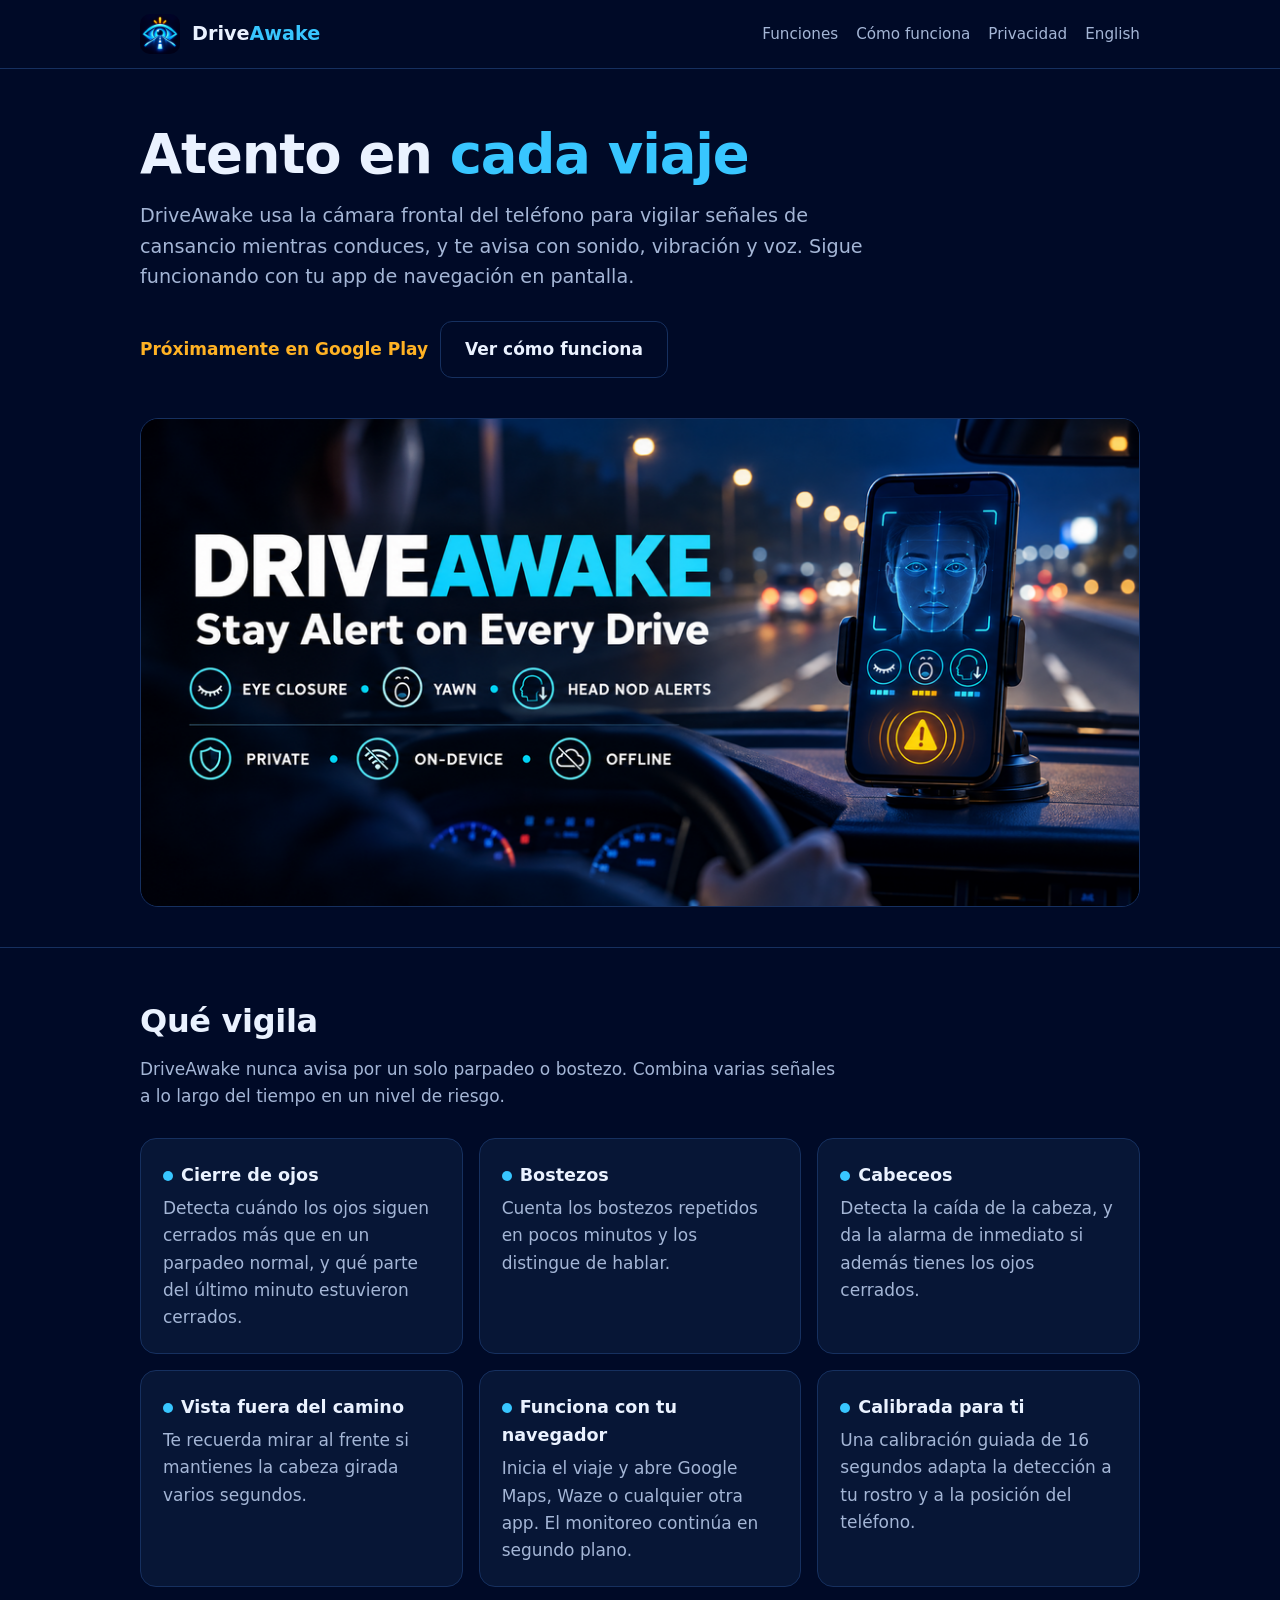
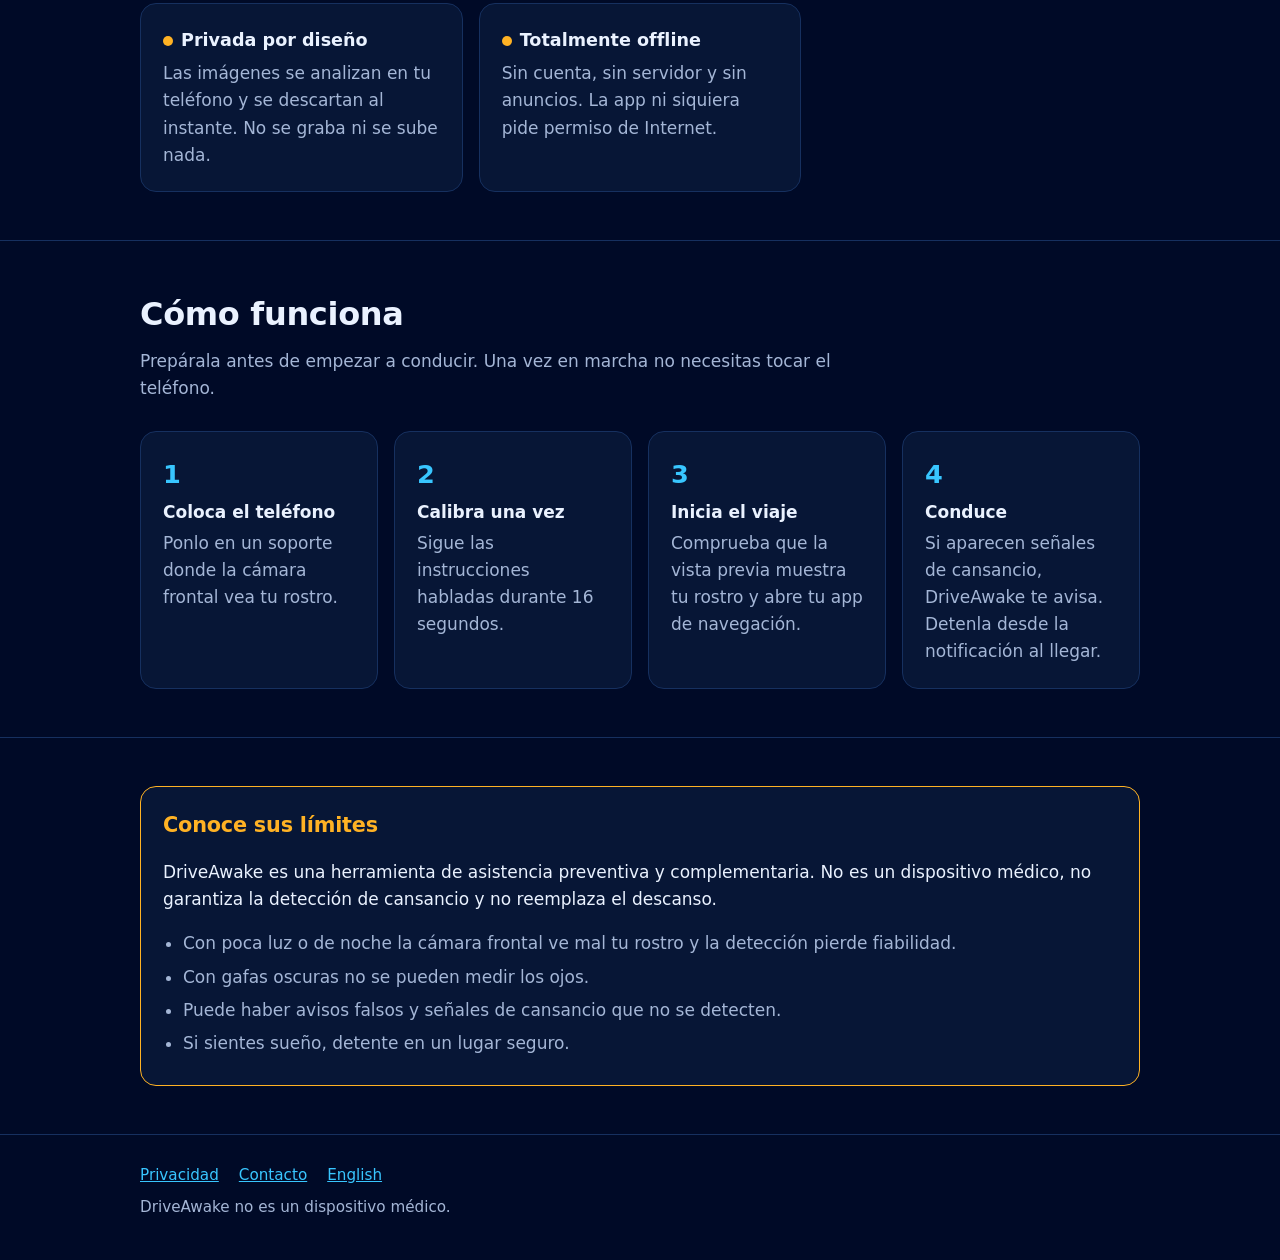
==== es.html @ 1134d636 "Landing y política de privacidad de DriveAwake Páginas estáticas en español e inglés para GitHub Pag" ====
<!doctype html>
<html lang="es">
<head>
<meta charset="utf-8">
<meta name="viewport" content="width=device-width, initial-scale=1">
<title>DriveAwake — Atento en cada viaje</title>
<meta name="description" content="DriveAwake vigila señales de cansancio con la cámara frontal del teléfono y te avisa mientras conduces. Privada, en el dispositivo y offline.">
<meta name="theme-color" content="#000a27">
<link rel="canonical" href="https://franbenaglia.github.io/driveAwakeLanding/es.html">
<link rel="alternate" hreflang="en" href="https://franbenaglia.github.io/driveAwakeLanding/">
<link rel="icon" type="image/png" href="favicon.png">
<link rel="apple-touch-icon" href="icon-192.png">
<meta property="og:type" content="website">
<meta property="og:title" content="DriveAwake — Atento en cada viaje">
<meta property="og:description" content="DriveAwake vigila señales de cansancio con la cámara frontal del teléfono y te avisa mientras conduces. Privada, en el dispositivo y offline.">
<meta property="og:image" content="https://franbenaglia.github.io/driveAwakeLanding/DriveAwake-Google-Play-Feature-Graphic-1024x500.png">
<meta name="twitter:card" content="summary_large_image">
<script>try { sessionStorage.setItem('lang', document.documentElement.lang); } catch (e) {}</script>
<link rel="stylesheet" href="styles.css">
</head>
<body>
<header class="site-header">
  <div class="wrap">
    <a class="brand" href="es.html"><img src="icon-192.png" alt="" width="40" height="40"><span>Drive<span>Awake</span></span></a>
    <nav><a href="#features" class="hide-small">Funciones</a><a href="#how" class="hide-small">Cómo funciona</a><a href="privacidad.html">Privacidad</a><a href="index.html" lang="en">English</a></nav>
  </div>
</header>
<main>
  <div class="hero">
    <div class="wrap">
      <h1>Atento en <em>cada viaje</em></h1>
      <p class="lead">DriveAwake usa la cámara frontal del teléfono para vigilar señales de cansancio mientras conduces, y te avisa con sonido, vibración y voz. Sigue funcionando con tu app de navegación en pantalla.</p>
      <div class="actions">
        <span class="soon">Próximamente en Google Play</span>
        <a class="button ghost" href="#how">Ver cómo funciona</a>
      </div>
      <img src="DriveAwake-Google-Play-Feature-Graphic-1024x500.png" width="1024" height="500" alt="DriveAwake funcionando en un teléfono montado en el tablero de un coche, de noche">
    </div>
  </div>

  <section id="features">
    <div class="wrap">
      <h2>Qué vigila</h2>
      <p class="intro">DriveAwake nunca avisa por un solo parpadeo o bostezo. Combina varias señales a lo largo del tiempo en un nivel de riesgo.</p>
      <div class="grid"><div class="card"><h3><span class="mark"></span>Cierre de ojos</h3><p>Detecta cuándo los ojos siguen cerrados más que en un parpadeo normal, y qué parte del último minuto estuvieron cerrados.</p></div><div class="card"><h3><span class="mark"></span>Bostezos</h3><p>Cuenta los bostezos repetidos en pocos minutos y los distingue de hablar.</p></div><div class="card"><h3><span class="mark"></span>Cabeceos</h3><p>Detecta la caída de la cabeza, y da la alarma de inmediato si además tienes los ojos cerrados.</p></div><div class="card"><h3><span class="mark"></span>Vista fuera del camino</h3><p>Te recuerda mirar al frente si mantienes la cabeza girada varios segundos.</p></div><div class="card"><h3><span class="mark"></span>Funciona con tu navegador</h3><p>Inicia el viaje y abre Google Maps, Waze o cualquier otra app. El monitoreo continúa en segundo plano.</p></div><div class="card"><h3><span class="mark"></span>Calibrada para ti</h3><p>Una calibración guiada de 16 segundos adapta la detección a tu rostro y a la posición del teléfono.</p></div><div class="card private"><h3><span class="mark"></span>Privada por diseño</h3><p>Las imágenes se analizan en tu teléfono y se descartan al instante. No se graba ni se sube nada.</p></div><div class="card private"><h3><span class="mark"></span>Totalmente offline</h3><p>Sin cuenta, sin servidor y sin anuncios. La app ni siquiera pide permiso de Internet.</p></div></div>
    </div>
  </section>

  <section id="how">
    <div class="wrap">
      <h2>Cómo funciona</h2>
      <p class="intro">Prepárala antes de empezar a conducir. Una vez en marcha no necesitas tocar el teléfono.</p>
      <ol class="steps"><li><strong>Coloca el teléfono</strong>Ponlo en un soporte donde la cámara frontal vea tu rostro.</li><li><strong>Calibra una vez</strong>Sigue las instrucciones habladas durante 16 segundos.</li><li><strong>Inicia el viaje</strong>Comprueba que la vista previa muestra tu rostro y abre tu app de navegación.</li><li><strong>Conduce</strong>Si aparecen señales de cansancio, DriveAwake te avisa. Detenla desde la notificación al llegar.</li></ol>
    </div>
  </section>

  <section id="safety">
    <div class="wrap">
      <div class="notice">
        <h2>Conoce sus límites</h2>
        <p>DriveAwake es una herramienta de asistencia preventiva y complementaria. No es un dispositivo médico, no garantiza la detección de cansancio y no reemplaza el descanso.</p>
        <ul><li>Con poca luz o de noche la cámara frontal ve mal tu rostro y la detección pierde fiabilidad.</li><li>Con gafas oscuras no se pueden medir los ojos.</li><li>Puede haber avisos falsos y señales de cansancio que no se detecten.</li><li>Si sientes sueño, detente en un lugar seguro.</li></ul>
      </div>
    </div>
  </section>
</main>
<footer>
  <div class="wrap">
    <a href="privacidad.html">Privacidad</a>
    <a href="https://github.com/franbenaglia/driveAwakeLanding/issues">Contacto</a>
    <a href="index.html" lang="en">English</a>
    <p>DriveAwake no es un dispositivo médico.</p>
  </div>
</footer>
</body>
</html>
---- styles.css ----
:root {
  --bg: #000a27;
  --bg-raised: #071636;
  --line: #16305f;
  --text: #eaf2ff;
  --muted: #a4b6d6;
  --cyan: #38c6ff;
  --amber: #ffb224;
  --max: 1040px;
}

* { box-sizing: border-box; }

html { scroll-behavior: smooth; }

body {
  margin: 0;
  background: var(--bg);
  color: var(--text);
  font: 17px/1.6 system-ui, -apple-system, "Segoe UI", Roboto, "Helvetica Neue", Arial, sans-serif;
  -webkit-font-smoothing: antialiased;
}

a { color: var(--cyan); }
a:focus-visible, .button:focus-visible { outline: 3px solid var(--amber); outline-offset: 3px; }

.wrap { max-width: var(--max); margin: 0 auto; padding: 0 20px; }

/* Cabecera */
.site-header { border-bottom: 1px solid var(--line); }
.site-header .wrap { display: flex; align-items: center; gap: 12px; min-height: 68px; }
.brand { display: flex; align-items: center; gap: 12px; color: var(--text); text-decoration: none; font-weight: 700; font-size: 1.2rem; margin-right: auto; }
.brand img { width: 40px; height: 40px; border-radius: 10px; }
.brand span span { color: var(--cyan); }
.site-header nav { display: flex; gap: 18px; font-size: 0.95rem; }
.site-header nav a { color: var(--muted); text-decoration: none; }
.site-header nav a:hover { color: var(--text); }

/* Portada */
.hero { padding: 56px 0 40px; }
.hero h1 { font-size: clamp(2.1rem, 6vw, 3.4rem); line-height: 1.1; margin: 0 0 16px; letter-spacing: -0.02em; text-wrap: balance; }
.hero h1 em { font-style: normal; color: var(--cyan); }
.hero p.lead { font-size: 1.2rem; color: var(--muted); max-width: 60ch; margin: 0 0 28px; }
.hero img { display: block; width: 100%; height: auto; border-radius: 18px; border: 1px solid var(--line); margin-top: 40px; }
.actions { display: flex; flex-wrap: wrap; gap: 12px; align-items: center; }
.button { display: inline-block; padding: 14px 24px; border-radius: 12px; font-weight: 700; text-decoration: none; }
.button.primary { background: var(--cyan); color: #00122e; }
.button.ghost { border: 1px solid var(--line); color: var(--text); }
.soon { color: var(--amber); font-weight: 600; }

/* Secciones */
section { padding: 48px 0; border-top: 1px solid var(--line); }
section h2 { font-size: clamp(1.5rem, 4vw, 2rem); margin: 0 0 8px; letter-spacing: -0.01em; }
section > .wrap > p.intro { color: var(--muted); max-width: 65ch; margin: 0 0 28px; }

.grid { display: grid; gap: 16px; grid-template-columns: repeat(auto-fit, minmax(260px, 1fr)); }
.card { background: var(--bg-raised); border: 1px solid var(--line); border-radius: 16px; padding: 22px; }
.card h3 { margin: 0 0 6px; font-size: 1.1rem; }
.card p { margin: 0; color: var(--muted); }
.card .mark { display: inline-block; width: 10px; height: 10px; border-radius: 50%; background: var(--cyan); margin-right: 8px; }
.card.private .mark { background: var(--amber); }

ol.steps { counter-reset: step; list-style: none; padding: 0; margin: 0; display: grid; gap: 16px; grid-template-columns: repeat(auto-fit, minmax(220px, 1fr)); }
ol.steps li { counter-increment: step; background: var(--bg-raised); border: 1px solid var(--line); border-radius: 16px; padding: 22px; color: var(--muted); }
ol.steps li::before { content: counter(step); display: block; font-size: 1.6rem; font-weight: 800; color: var(--cyan); margin-bottom: 4px; }
ol.steps li strong { display: block; color: var(--text); margin-bottom: 4px; }

.notice { background: var(--bg-raised); border: 1px solid var(--amber); border-radius: 16px; padding: 22px; }
.notice h2 { color: var(--amber); font-size: 1.3rem; }
.notice ul { margin: 12px 0 0; padding-left: 20px; color: var(--muted); }
.notice li { margin-bottom: 6px; }

/* Documento (privacidad) */
.doc { max-width: 72ch; padding: 40px 20px 64px; margin: 0 auto; }
.doc h1 { font-size: clamp(1.8rem, 5vw, 2.4rem); line-height: 1.2; margin: 0 0 4px; }
.doc .updated { color: var(--muted); margin: 0 0 28px; }
.doc h2 { font-size: 1.25rem; margin: 32px 0 8px; color: var(--cyan); }
.doc ul { padding-left: 20px; }
.doc li { margin-bottom: 6px; }

footer { border-top: 1px solid var(--line); padding: 28px 0 40px; color: var(--muted); font-size: 0.95rem; }
footer .wrap { display: flex; flex-wrap: wrap; gap: 8px 20px; }
footer p { margin: 0; flex: 1 1 100%; }

@media (max-width: 560px) {
  .site-header nav a.hide-small { display: none; }
  .hero { padding-top: 36px; }
}
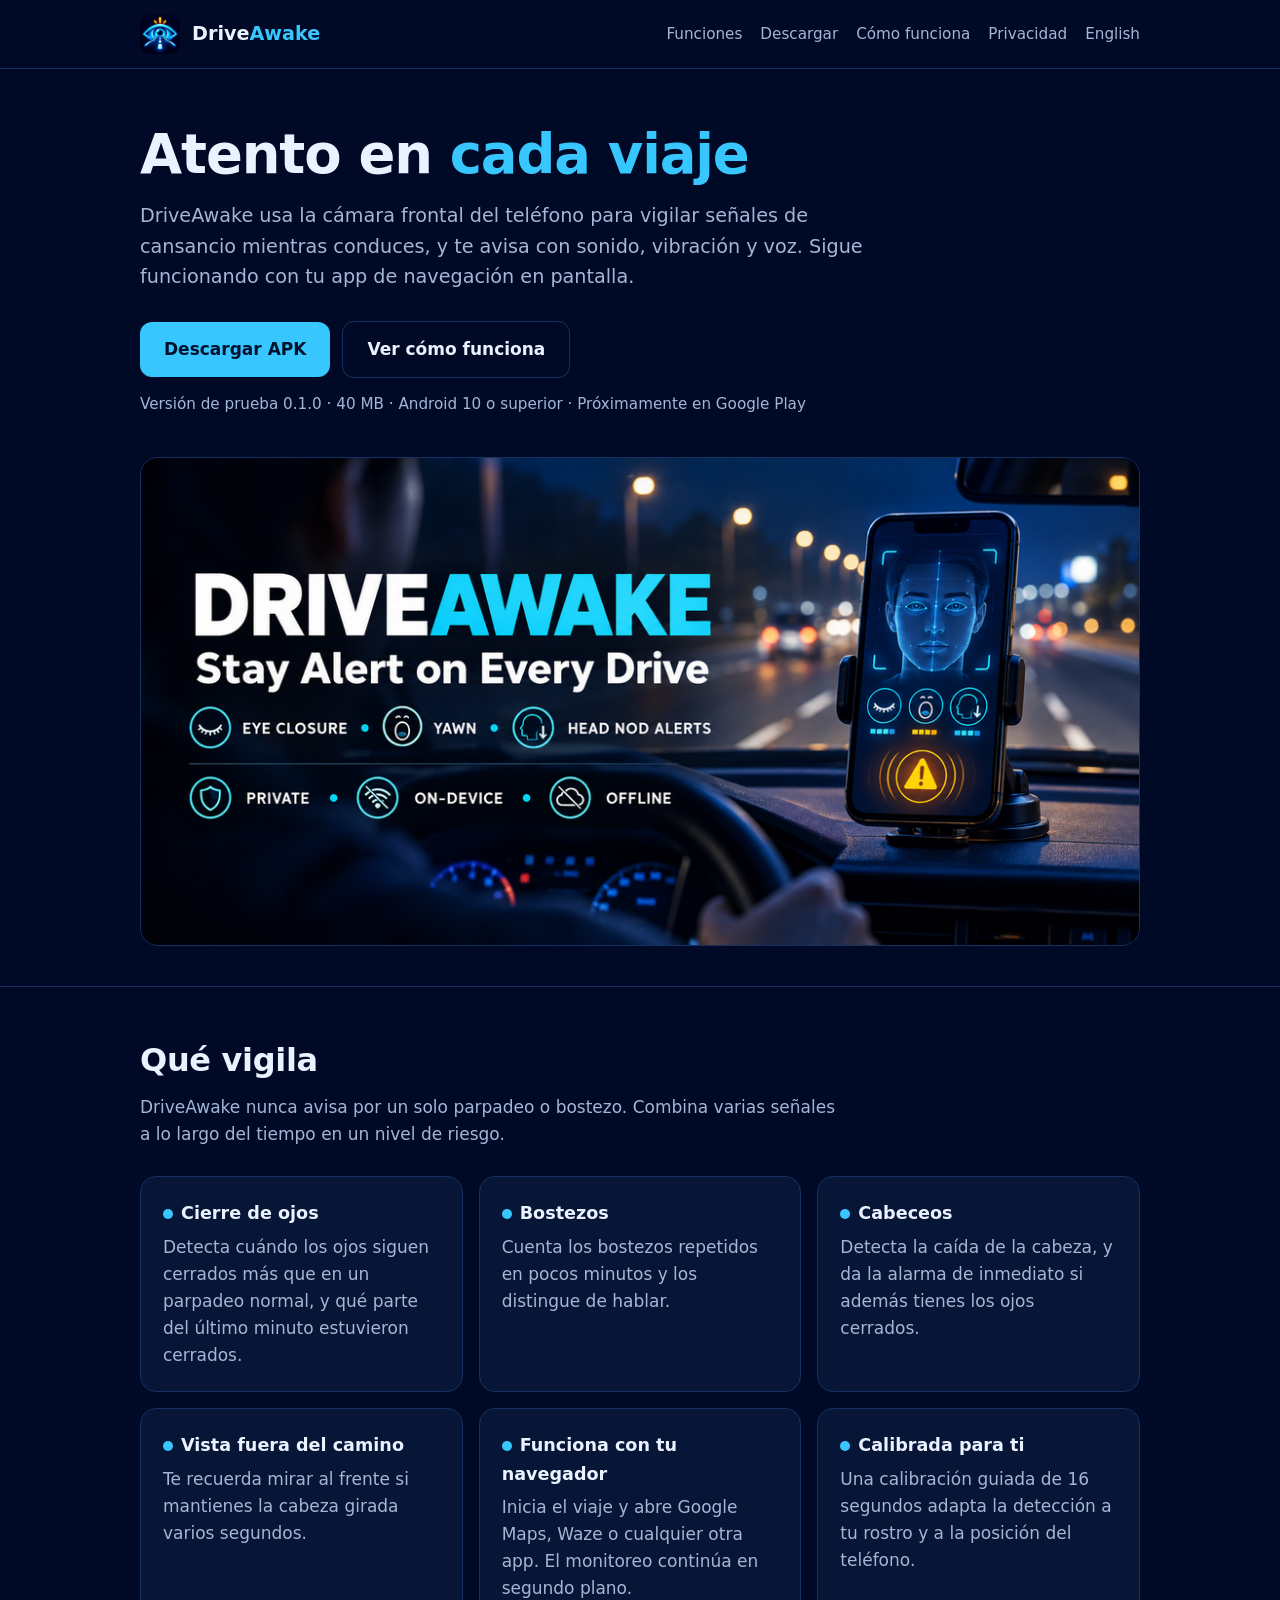
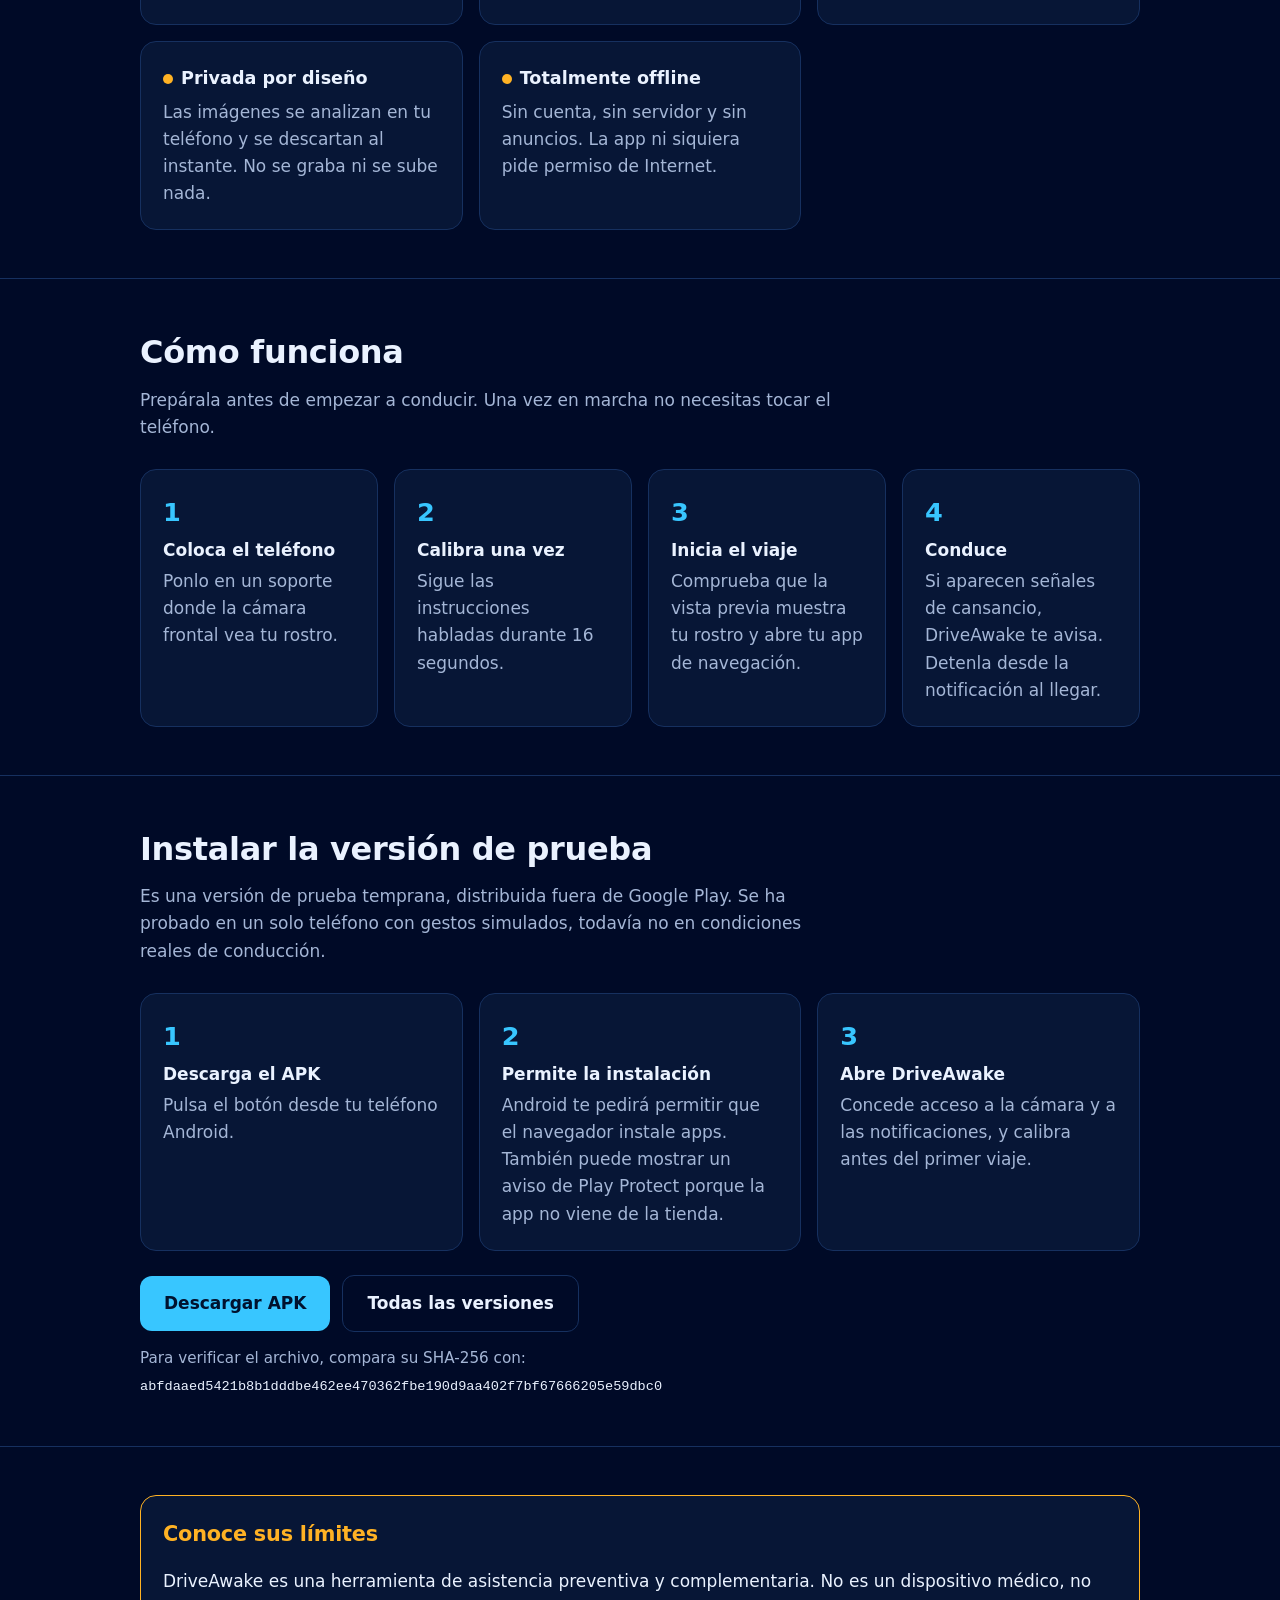
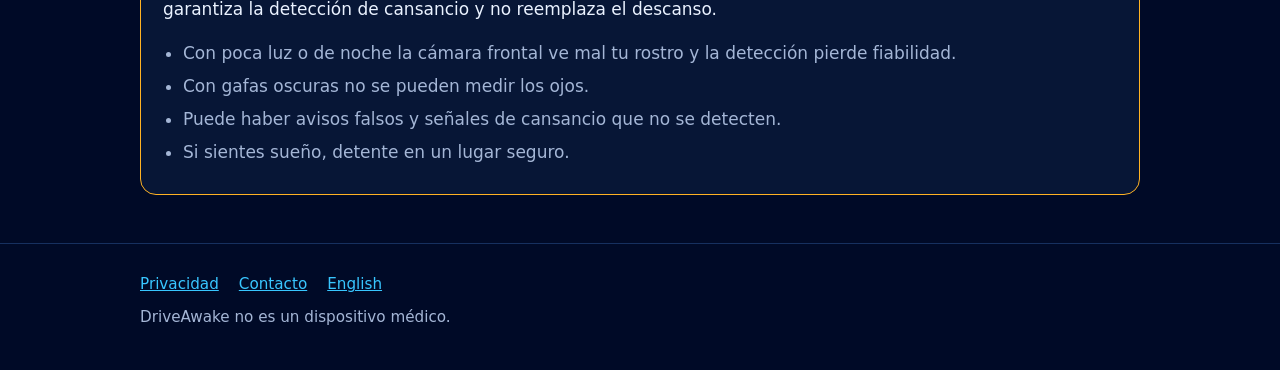
==== commit e23b2de5: "Botón de descarga de la versión de prueba 0.1.0 El APK se sirve desde el release v0.1.0 de este repo" ====
--- a/es.html
+++ b/es.html
@@ -6,14 +6,14 @@
 <title>DriveAwake — Atento en cada viaje</title>
 <meta name="description" content="DriveAwake vigila señales de cansancio con la cámara frontal del teléfono y te avisa mientras conduces. Privada, en el dispositivo y offline.">
 <meta name="theme-color" content="#000a27">
-<link rel="canonical" href="https://franbenaglia.github.io/driveAwakeLanding/es.html">
-<link rel="alternate" hreflang="en" href="https://franbenaglia.github.io/driveAwakeLanding/">
+<link rel="canonical" href="https://driveawake.fab-apps.com/es.html">
+<link rel="alternate" hreflang="en" href="https://driveawake.fab-apps.com/">
 <link rel="icon" type="image/png" href="favicon.png">
 <link rel="apple-touch-icon" href="icon-192.png">
 <meta property="og:type" content="website">
 <meta property="og:title" content="DriveAwake — Atento en cada viaje">
 <meta property="og:description" content="DriveAwake vigila señales de cansancio con la cámara frontal del teléfono y te avisa mientras conduces. Privada, en el dispositivo y offline.">
-<meta property="og:image" content="https://franbenaglia.github.io/driveAwakeLanding/DriveAwake-Google-Play-Feature-Graphic-1024x500.png">
+<meta property="og:image" content="https://driveawake.fab-apps.com/DriveAwake-Google-Play-Feature-Graphic-1024x500.png">
 <meta name="twitter:card" content="summary_large_image">
 <script>try { sessionStorage.setItem('lang', document.documentElement.lang); } catch (e) {}</script>
 <link rel="stylesheet" href="styles.css">
@@ -22,7 +22,7 @@
 <header class="site-header">
   <div class="wrap">
     <a class="brand" href="es.html"><img src="icon-192.png" alt="" width="40" height="40"><span>Drive<span>Awake</span></span></a>
-    <nav><a href="#features" class="hide-small">Funciones</a><a href="#how" class="hide-small">Cómo funciona</a><a href="privacidad.html">Privacidad</a><a href="index.html" lang="en">English</a></nav>
+    <nav><a href="#features" class="hide-small">Funciones</a><a href="#download" class="hide-small">Descargar</a><a href="#how" class="hide-small">Cómo funciona</a><a href="privacidad.html">Privacidad</a><a href="index.html" lang="en">English</a></nav>
   </div>
 </header>
 <main>
@@ -31,9 +31,10 @@
       <h1>Atento en <em>cada viaje</em></h1>
       <p class="lead">DriveAwake usa la cámara frontal del teléfono para vigilar señales de cansancio mientras conduces, y te avisa con sonido, vibración y voz. Sigue funcionando con tu app de navegación en pantalla.</p>
       <div class="actions">
-        <span class="soon">Próximamente en Google Play</span>
+        <a class="button primary" href="https://github.com/franbenaglia/driveAwakeLanding/releases/download/v0.1.0/DriveAwake.apk">Descargar APK</a>
         <a class="button ghost" href="#how">Ver cómo funciona</a>
       </div>
+      <p class="meta">Versión de prueba 0.1.0 · 40 MB · Android 10 o superior · Próximamente en Google Play</p>
       <img src="DriveAwake-Google-Play-Feature-Graphic-1024x500.png" width="1024" height="500" alt="DriveAwake funcionando en un teléfono montado en el tablero de un coche, de noche">
     </div>
   </div>
@@ -51,6 +52,16 @@
       <h2>Cómo funciona</h2>
       <p class="intro">Prepárala antes de empezar a conducir. Una vez en marcha no necesitas tocar el teléfono.</p>
       <ol class="steps"><li><strong>Coloca el teléfono</strong>Ponlo en un soporte donde la cámara frontal vea tu rostro.</li><li><strong>Calibra una vez</strong>Sigue las instrucciones habladas durante 16 segundos.</li><li><strong>Inicia el viaje</strong>Comprueba que la vista previa muestra tu rostro y abre tu app de navegación.</li><li><strong>Conduce</strong>Si aparecen señales de cansancio, DriveAwake te avisa. Detenla desde la notificación al llegar.</li></ol>
+    </div>
+  </section>
+
+  <section id="download">
+    <div class="wrap">
+      <h2>Instalar la versión de prueba</h2>
+      <p class="intro">Es una versión de prueba temprana, distribuida fuera de Google Play. Se ha probado en un solo teléfono con gestos simulados, todavía no en condiciones reales de conducción.</p>
+      <ol class="steps"><li><strong>Descarga el APK</strong>Pulsa el botón desde tu teléfono Android.</li><li><strong>Permite la instalación</strong>Android te pedirá permitir que el navegador instale apps. También puede mostrar un aviso de Play Protect porque la app no viene de la tienda.</li><li><strong>Abre DriveAwake</strong>Concede acceso a la cámara y a las notificaciones, y calibra antes del primer viaje.</li></ol>
+      <p class="actions download-actions"><a class="button primary" href="https://github.com/franbenaglia/driveAwakeLanding/releases/download/v0.1.0/DriveAwake.apk">Descargar APK</a><a class="button ghost" href="https://github.com/franbenaglia/driveAwakeLanding/releases">Todas las versiones</a></p>
+      <p class="meta">Para verificar el archivo, compara su SHA-256 con:<br><code>abfdaaed5421b8b1dddbe462ee470362fbe190d9aa402f7bf67666205e59dbc0</code></p>
     </div>
   </section>
 
--- a/styles.css
+++ b/styles.css
@@ -86,3 +86,8 @@
   .site-header nav a.hide-small { display: none; }
   .hero { padding-top: 36px; }
 }
+
+/* Descarga */
+.meta { color: var(--muted); font-size: 0.95rem; margin: 14px 0 0; }
+.meta code { display: inline-block; margin-top: 6px; font-size: 0.85rem; color: var(--text); overflow-wrap: anywhere; }
+.download-actions { margin: 24px 0 0; }
